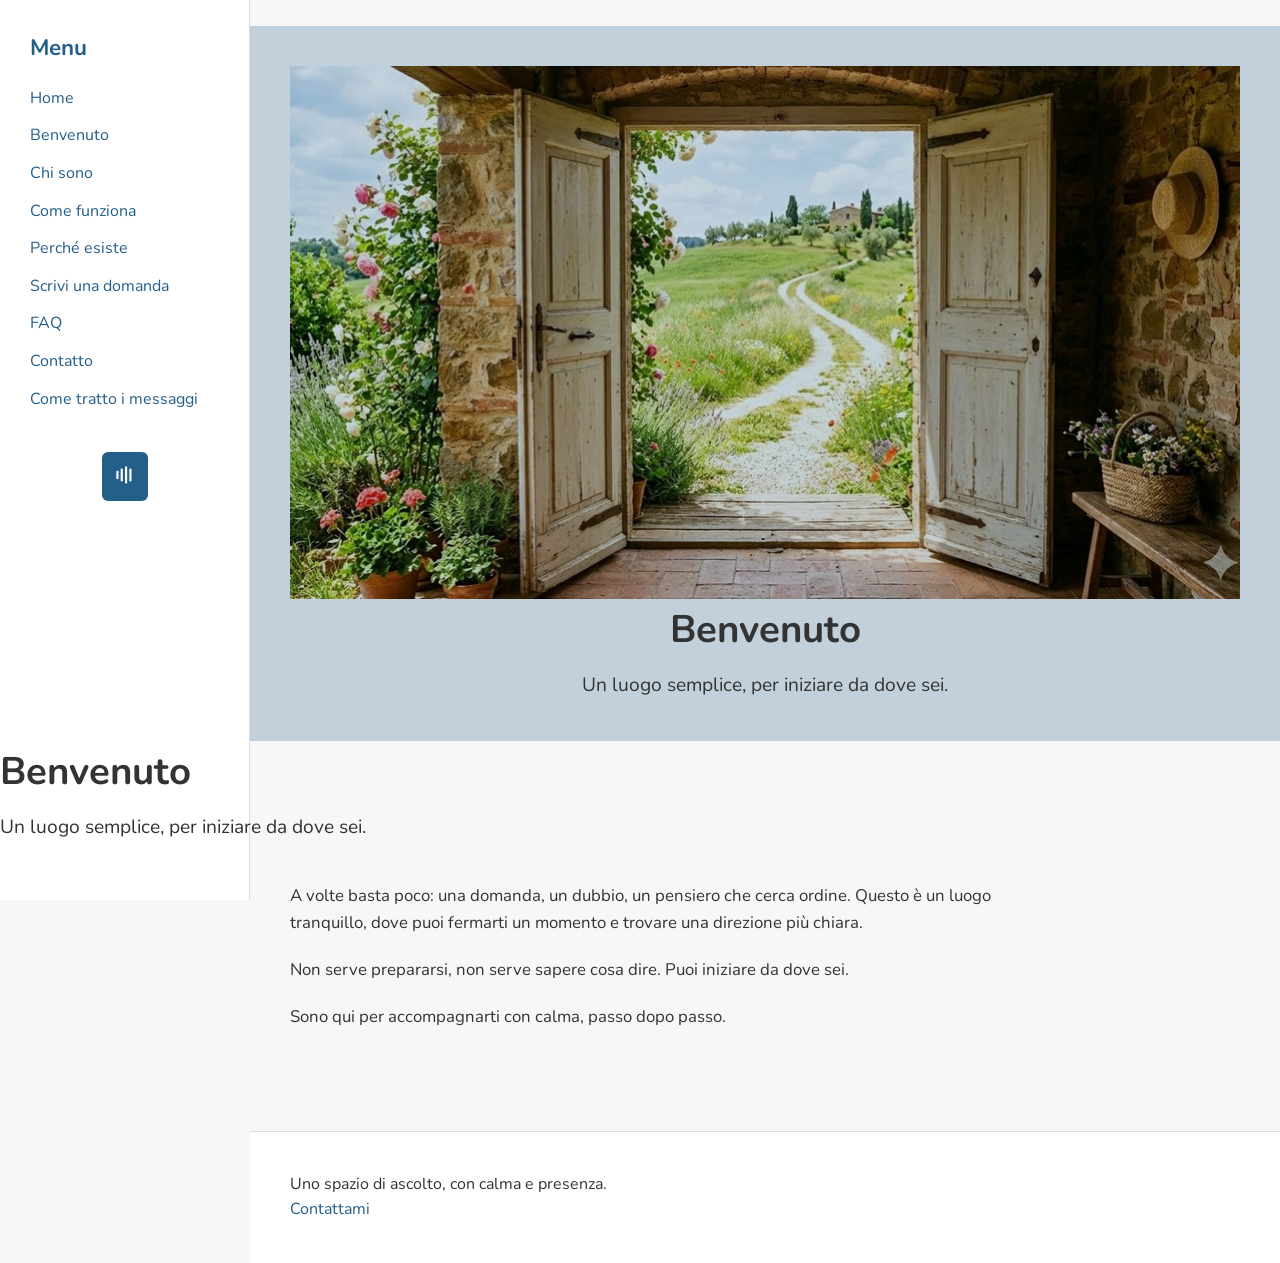
==== benvenuto.html @ a317cc42 "Update benvenuto.html" ====
<!DOCTYPE html>
<html lang="it">
<head>
    <meta charset="UTF-8">
    <meta name="viewport" content="width=device-width, initial-scale=1.0">
    <title>Benvenuto – Uno spazio di ascolto</title>
    <link rel="stylesheet" href="style-v2.css">ss">
</head>

<body>

    <!-- SIDEBAR -->
    <div class="sidebar">
        <h2>Menu</h2>
        <a href="index.html">Home</a>
        <a href="benvenuto.html">Benvenuto</a>
        <a href="chi-sono.html">Chi sono</a>
        <a href="come-funziona.html">Come funziona</a>
        <a href="perche-esiste.html">Perché esiste</a>
        <a href="scrivi.html">Scrivi una domanda</a>
        <a href="faq.html">FAQ</a>
        <a href="contatto.html">Contatto</a>

        <!-- Pulsante audio con icona -->
        <div class="sidebar-audio">
            <button id="play-audio" class="audio-icon">
                <svg viewBox="0 0 24 24" width="26" height="26" fill="none" stroke="#ffffff" stroke-width="2" stroke-linecap="round" stroke-linejoin="round">
                    <path d="M5 9v6"></path>
                    <path d="M9 7v10"></path>
                    <path d="M13 5v14"></path>
                    <path d="M17 7v10"></path>
                </svg>
            </button>

            <audio id="audio-player" src="audio/musica.mp3"></audio>
        </div>
    </div>

    <!-- HERO -->
  <div class="hero">
    <img src="immagini/hero-benvenuto.jpg" alt="Benvenuto">
    <div class="hero-content">
        <h1>Benvenuto</h1>
        <p>Un luogo semplice, per iniziare da dove sei.</p>
    </div>
</div>
        <div class="hero-content">
            <h1>Benvenuto</h1>
            <p>Un luogo semplice, per iniziare da dove sei.</p>
        </div>
    </div>

    <!-- CONTENUTO -->
    <section class="pagina-testo">

        <p>
            A volte basta poco: una domanda, un dubbio, un pensiero che cerca ordine.
            Questo è un luogo tranquillo, dove puoi fermarti un momento e trovare una direzione più chiara.
        </p>

        <p>
            Non serve prepararsi, non serve sapere cosa dire.
            Puoi iniziare da dove sei.
        </p>

        <p>
            Sono qui per accompagnarti con calma, passo dopo passo.
        </p>

    </section>

    <!-- FOOTER -->
    <footer class="footer">
        <p>Uno spazio di ascolto, con calma e presenza.</p>
        <p><a href="contatto.html">Contattami</a></p>
    </footer>

    <!-- SCRIPT AUDIO -->
    <script>
    document.getElementById("play-audio").addEventListener("click", function() {
        const audio = document.getElementById("audio-player");
        audio.play();
    });
    </script>

</body>
</html>
<div class="sidebar">
    <h2>Menu</h2>
    <a href="index.html">Home</a>
    <a href="benvenuto.html">Benvenuto</a>
    <a href="chi-sono.html">Chi sono</a>
    <a href="come-funziona.html">Come funziona</a>
    <a href="perche-esiste.html">Perché esiste</a>
    <a href="scrivi.html">Scrivi una domanda</a>
    <a href="faq.html">FAQ</a>
    <a href="contatto.html">Contatto</a>
    <a href="come-tratto-i-messaggi.html">Come tratto i messaggi</a>

    <div class="sidebar-audio">
        <button id="play-audio" class="audio-icon">
            <svg viewBox="0 0 24 24" width="26" height="26" fill="none" stroke="#ffffff" stroke-width="2" stroke-linecap="round" stroke-linejoin="round">
                <path d="M5 9v6"></path>
                <path d="M9 7v10"></path>
                <path d="M13 5v14"></path>
                <path d="M17 7v10"></path>
            </svg>
        </button>
        <audio id="audio-player" src="audio/musica.mp3"></audio>
    </div>

</div>
---- style-v2.css ----
/* ------------------------------
   FONT
------------------------------ */

@import url('https://fonts.googleapis.com/css2?family=Nunito:wght@300;400;600&display=swap');

/* ------------------------------
   RESET DI BASE
------------------------------ */

* {
    margin: 0;
    padding: 0;
    box-sizing: border-box;
}

/* ------------------------------
   STRUTTURA GENERALE
------------------------------ */

body {
    font-family: "Nunito", sans-serif;
    line-height: 1.6;
    color: #333;
    background-color: #f7f7f7;
}

/* ------------------------------
   SIDEBAR
------------------------------ */

.sidebar {
    width: 250px;
    background-color: #ffffff;
    padding: 30px;
    position: fixed;
    top: 0;
    left: 0;
    height: 100%;
    border-right: 1px solid #ddd;
}

.sidebar h2 {
    font-size: 1.4rem;
    margin-bottom: 20px;
    color: #245f89;
}

.sidebar a {
    display: block;
    margin-bottom: 12px;
    color: #245f89;
    text-decoration: none;
    font-size: 1rem;
    transition: opacity 0.2s ease;
}

.sidebar a:hover {
    opacity: 0.7;
}

/* ------------------------------
   PULSANTE AUDIO
------------------------------ */

.sidebar-audio {
    margin-top: 40px;
    text-align: center;
}

.audio-icon {
    background-color: #245f89;
    border: none;
    padding: 10px;
    border-radius: 6px;
    cursor: pointer;
    transition: background-color 0.2s ease;
}

.audio-icon:hover {
    background-color: #1a4a6b;
}

#audio-player {
    display: none;
}

/* ------------------------------
   HERO
------------------------------ */

.hero {
    margin-left: 250px;
    display: flex;
    flex-direction: column;
    align-items: center;
    text-align: center;
    padding: 40px;
    position: relative;
}

.hero img {
    width: 100%;
    height: auto;
    display: block;
}

/* Overlay */
.hero::after {
    content: "";
    position: absolute;
    top: 0;
    left: 0;
    width: 100%;
    height: 100%;
    background: rgba(36, 95, 137, 0.25);
    mix-blend-mode: multiply;
    pointer-events: none;
}

.hero-content {
    position: relative;
    z-index: 2;
}

.hero-content h1 {
    font-size: 2.4rem;
    margin-bottom: 10px;
}

.hero-content p {
    font-size: 1.2rem;
}

/* ------------------------------
   ANIMAZIONI
------------------------------ */

@keyframes fadeUp {
    from { opacity: 0; transform: translateY(10px); }
    to   { opacity: 1; transform: translateY(0); }
}

.hero-content h1,
.hero-content p {
    animation: fadeUp 0.8s ease-out;
}

/* ------------------------------
   CONTENUTO PAGINA
------------------------------ */

.pagina-testo {
    margin-left: 250px;
    padding: 40px;
    max-width: 800px;
}

.pagina-testo h2 {
    font-size: 1.8rem;
    margin-bottom: 20px;
    color: #245f89;
    animation: fadeUp 0.8s ease-out;
}

/* Spazio sopra il primo titolo */
.pagina-testo h2:first-of-type {
    margin-top: 45px;
}

.pagina-testo h3 {
    font-size: 1.3rem;
    margin-top: 30px;
    margin-bottom: 10px;
    color: #245f89;
    animation: fadeUp 0.8s ease-out;
}

.pagina-testo p {
    margin-bottom: 20px;
    font-size: 1.05rem;
}

/* ------------------------------
   FOOTER
------------------------------ */

.footer {
    margin-left: 250px;
    padding: 40px;
    background-color: #ffffff;
    border-top: 1px solid #ddd;
    margin-top: 40px;
}

.footer a {
    color: #245f89;
    text-decoration: none;
}

/* ------------------------------
   VERSIONE MOBILE (FINALE, PULITA)
------------------------------ */

@media (max-width: 768px) {

    /* Sidebar */
    .sidebar {
        position: relative;
        width: 100%;
        height: auto;
        border-right: none;
        border-bottom: 1px solid #ddd;
        padding: 20px;
        text-align: center;
    }

    .sidebar a {
        display: inline-block;
        margin: 8px 10px;
        font-size: 0.95rem;
    }

    /* HERO */
    .hero {
        margin-left: 0;
        padding: 20px;
        margin-bottom: 35px;
    }

    .hero-content h1 {
        font-size: 1.8rem;
    }

    .hero-content p {
        font-size: 1rem;
    }

    /* Contenuto */
    .pagina-testo {
        margin-left: 0;
        padding: 20px;
        max-width: 100%;
    }

    .pagina-testo h2 {
        margin-bottom: 28px;
    }

    .pagina-testo p {
        margin-bottom: 24px;
        line-height: 1.7;
    }

    /* Footer */
    .footer {
        margin-left: 0;
        padding: 25px;
    }
}

/* ------------------------------
   DARK MODE
------------------------------ */

@media (prefers-color-scheme: dark) {

    body {
        background-color: #1e1e1e;
        color: #e6e6e6;
    }

    .sidebar {
        background-color: #2a2a2a;
        border-bottom: 1px solid #444;
    }

    .sidebar a {
        color: #8bb7d6;
    }

    .footer {
        background-color: #2a2a2a;
        border-top: 1px solid #444;
    }
}
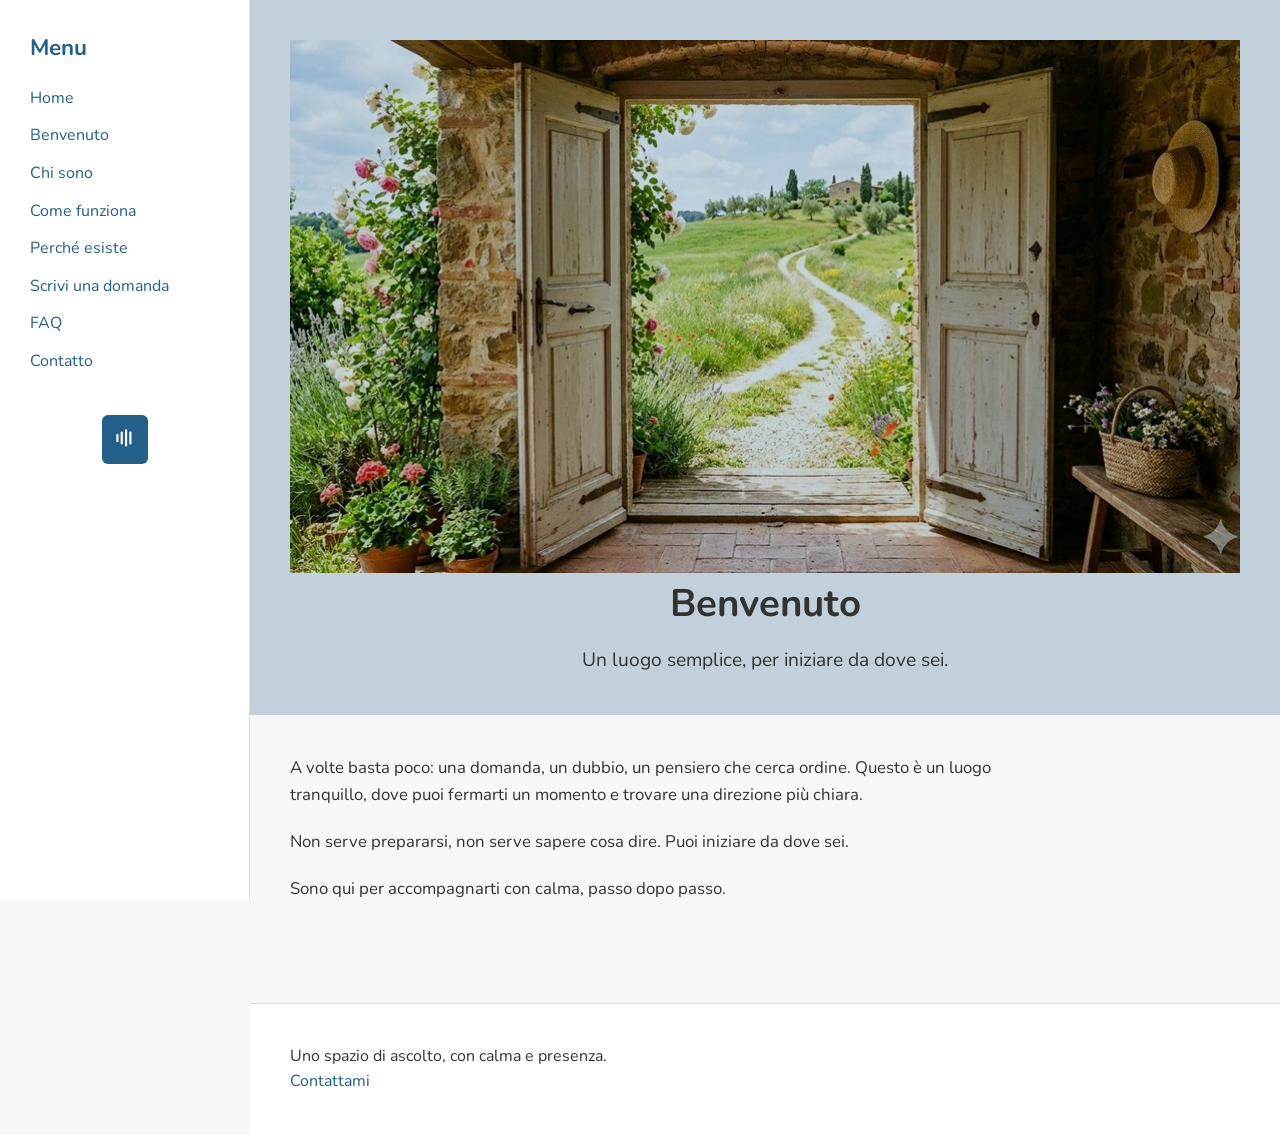
==== commit a46ae10c: "Update benvenuto.html" ====
--- a/benvenuto.html
+++ b/benvenuto.html
@@ -4,7 +4,7 @@
     <meta charset="UTF-8">
     <meta name="viewport" content="width=device-width, initial-scale=1.0">
     <title>Benvenuto – Uno spazio di ascolto</title>
-    <link rel="stylesheet" href="style-v2.css">ss">
+    <link rel="stylesheet" href="style-v2.css">
 </head>
 
 <body>
@@ -21,7 +21,6 @@
         <a href="faq.html">FAQ</a>
         <a href="contatto.html">Contatto</a>
 
-        <!-- Pulsante audio con icona -->
         <div class="sidebar-audio">
             <button id="play-audio" class="audio-icon">
                 <svg viewBox="0 0 24 24" width="26" height="26" fill="none" stroke="#ffffff" stroke-width="2" stroke-linecap="round" stroke-linejoin="round">
@@ -31,19 +30,13 @@
                     <path d="M17 7v10"></path>
                 </svg>
             </button>
-
             <audio id="audio-player" src="audio/musica.mp3"></audio>
         </div>
     </div>
 
     <!-- HERO -->
-  <div class="hero">
-    <img src="immagini/hero-benvenuto.jpg" alt="Benvenuto">
-    <div class="hero-content">
-        <h1>Benvenuto</h1>
-        <p>Un luogo semplice, per iniziare da dove sei.</p>
-    </div>
-</div>
+    <div class="hero">
+        <img src="immagini/hero-benvenuto.jpg" alt="Benvenuto">
         <div class="hero-content">
             <h1>Benvenuto</h1>
             <p>Un luogo semplice, per iniziare da dove sei.</p>
@@ -85,30 +78,3 @@
 
 </body>
 </html>
-<div class="sidebar">
-    <h2>Menu</h2>
-    <a href="index.html">Home</a>
-    <a href="benvenuto.html">Benvenuto</a>
-    <a href="chi-sono.html">Chi sono</a>
-    <a href="come-funziona.html">Come funziona</a>
-    <a href="perche-esiste.html">Perché esiste</a>
-    <a href="scrivi.html">Scrivi una domanda</a>
-    <a href="faq.html">FAQ</a>
-    <a href="contatto.html">Contatto</a>
-    <a href="come-tratto-i-messaggi.html">Come tratto i messaggi</a>
-
-    <div class="sidebar-audio">
-        <button id="play-audio" class="audio-icon">
-            <svg viewBox="0 0 24 24" width="26" height="26" fill="none" stroke="#ffffff" stroke-width="2" stroke-linecap="round" stroke-linejoin="round">
-                <path d="M5 9v6"></path>
-                <path d="M9 7v10"></path>
-                <path d="M13 5v14"></path>
-                <path d="M17 7v10"></path>
-            </svg>
-        </button>
-        <audio id="audio-player" src="audio/musica.mp3"></audio>
-    </div>
-
-</div>
-
-
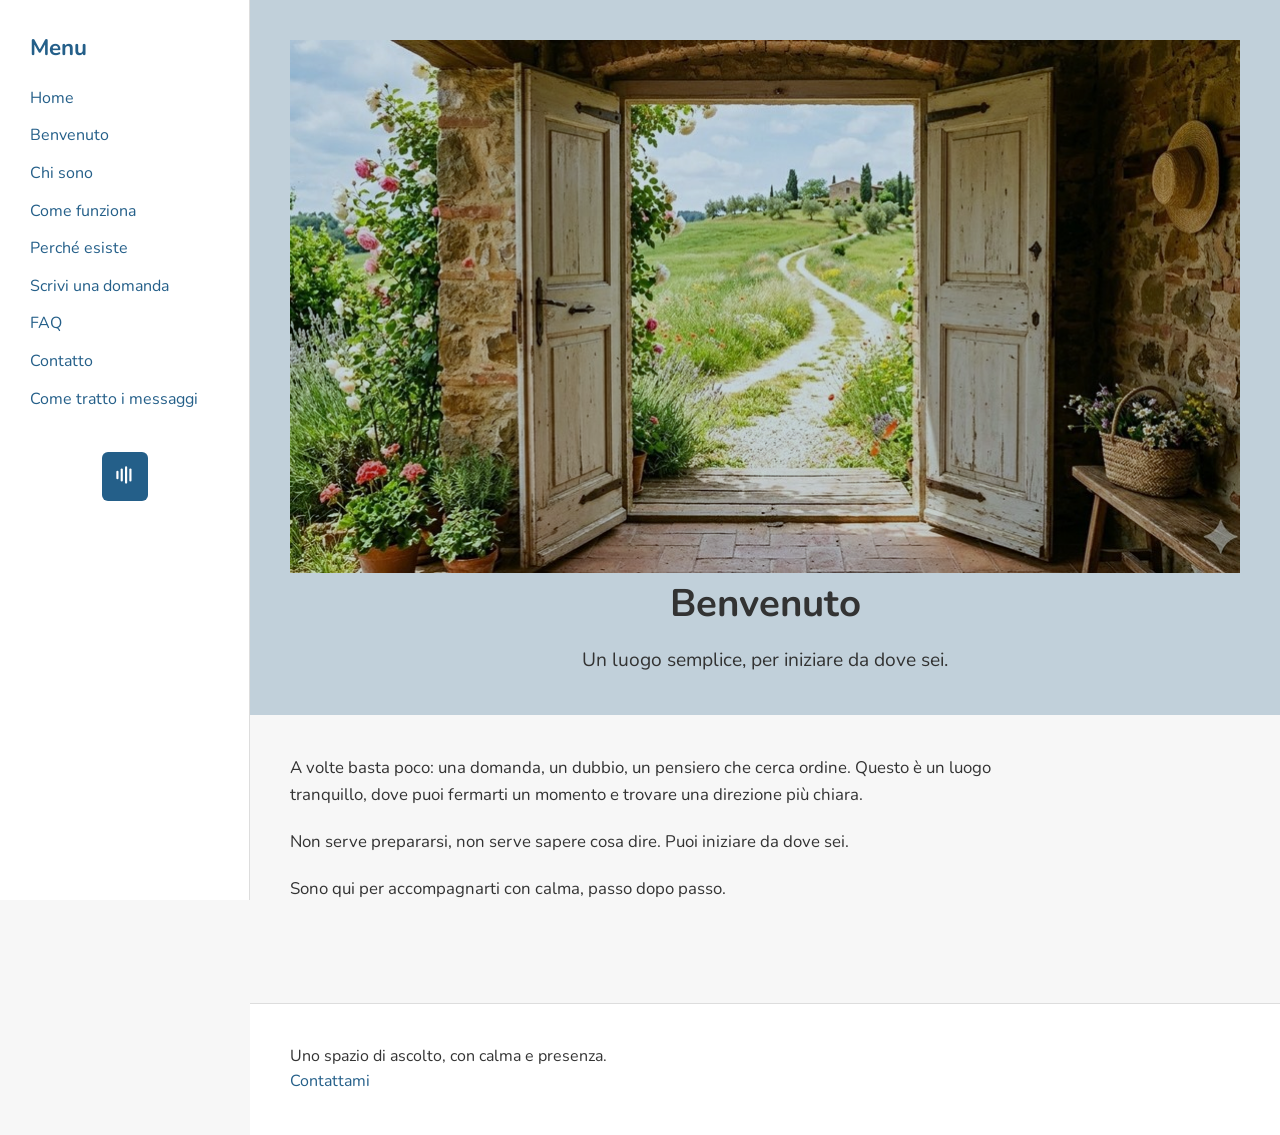
==== commit 189a9fcc: "Update benvenuto.html" ====
--- a/benvenuto.html
+++ b/benvenuto.html
@@ -10,29 +10,30 @@
 <body>
 
     <!-- SIDEBAR -->
-    <div class="sidebar">
-        <h2>Menu</h2>
-        <a href="index.html">Home</a>
-        <a href="benvenuto.html">Benvenuto</a>
-        <a href="chi-sono.html">Chi sono</a>
-        <a href="come-funziona.html">Come funziona</a>
-        <a href="perche-esiste.html">Perché esiste</a>
-        <a href="scrivi.html">Scrivi una domanda</a>
-        <a href="faq.html">FAQ</a>
-        <a href="contatto.html">Contatto</a>
+   <div class="sidebar">
+    <h2>Menu</h2>
+    <a href="index.html">Home</a>
+    <a href="benvenuto.html">Benvenuto</a>
+    <a href="chi-sono.html">Chi sono</a>
+    <a href="come-funziona.html">Come funziona</a>
+    <a href="perche-esiste.html">Perché esiste</a>
+    <a href="scrivi.html">Scrivi una domanda</a>
+    <a href="faq.html">FAQ</a>
+    <a href="contatto.html">Contatto</a>
+    <a href="come-tratto-i-messaggi.html">Come tratto i messaggi</a>
 
-        <div class="sidebar-audio">
-            <button id="play-audio" class="audio-icon">
-                <svg viewBox="0 0 24 24" width="26" height="26" fill="none" stroke="#ffffff" stroke-width="2" stroke-linecap="round" stroke-linejoin="round">
-                    <path d="M5 9v6"></path>
-                    <path d="M9 7v10"></path>
-                    <path d="M13 5v14"></path>
-                    <path d="M17 7v10"></path>
-                </svg>
-            </button>
-            <audio id="audio-player" src="audio/musica.mp3"></audio>
-        </div>
+    <div class="sidebar-audio">
+        <button id="play-audio" class="audio-icon">
+            <svg viewBox="0 0 24 24" width="26" height="26" fill="none" stroke="#ffffff" stroke-width="2" stroke-linecap="round" stroke-linejoin="round">
+                <path d="M5 9v6"></path>
+                <path d="M9 7v10"></path>
+                <path d="M13 5v14"></path>
+                <path d="M17 7v10"></path>
+            </svg>
+        </button>
+        <audio id="audio-player" src="audio/musica.mp3"></audio>
     </div>
+</div>
 
     <!-- HERO -->
     <div class="hero">
@@ -78,3 +79,4 @@
 
 </body>
 </html>
+
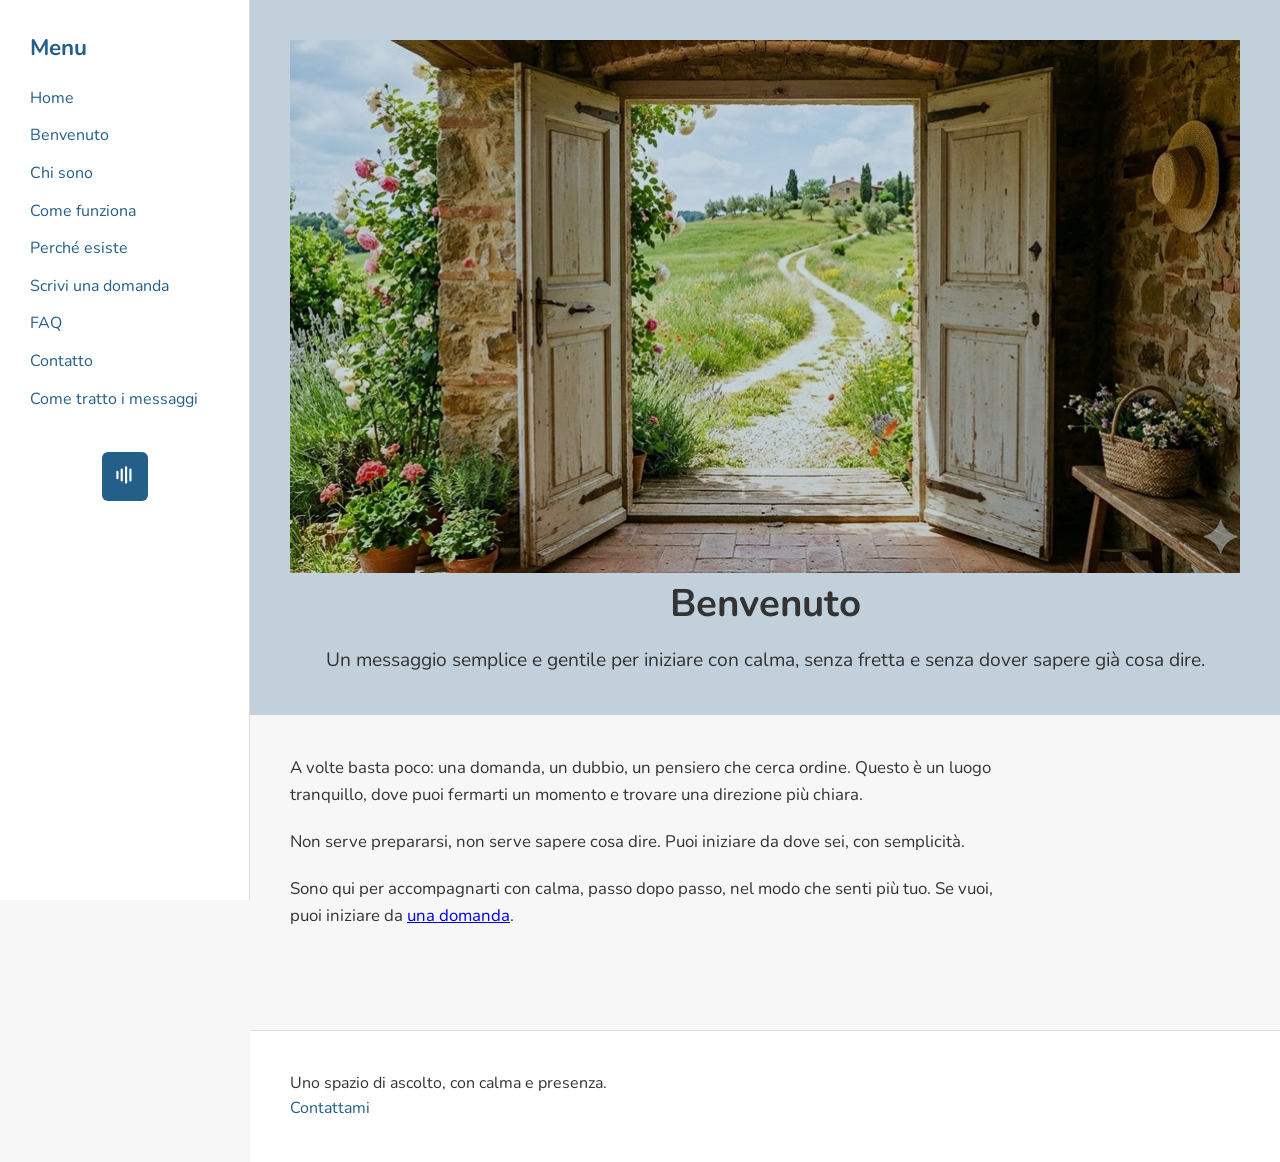
==== commit d3568369: "Update benvenuto.html" ====
--- a/benvenuto.html
+++ b/benvenuto.html
@@ -2,45 +2,62 @@
 <html lang="it">
 <head>
     <meta charset="UTF-8">
-    <meta name="viewport" content="width=device-width, initial-scale=1.0">
-    <title>Benvenuto – Uno spazio di ascolto</title>
+    <meta name="viewport" content="width=device-width, initial-scale=1">
+
+    <title>Benvenuto – Un primo passo con calma</title>
+    <meta name="description" content="Un messaggio di benvenuto semplice e gentile, per entrare con calma in uno spazio dove puoi parlare liberamente e sentirti accolto senza giudizio.">
+
+    <meta name="theme-color" content="#245f89">
+
+    <meta property="og:title" content="Benvenuto – Un primo passo con calma">
+    <meta property="og:description" content="Un messaggio di benvenuto semplice e gentile, per entrare con calma in uno spazio accogliente.">
+    <meta property="og:type" content="website">
+    <meta property="og:url" content="https://pietro612.github.io/benvenuto.html">
+    <meta property="og:image" content="https://pietro612.github.io/immagini/hero-benvenuto.jpg">
+
+    <meta name="twitter:card" content="summary_large_image">
+    <meta name="twitter:title" content="Benvenuto – Un primo passo con calma">
+    <meta name="twitter:description" content="Un messaggio di benvenuto semplice e gentile, per entrare con calma in uno spazio accogliente.">
+    <meta name="twitter:image" content="https://pietro612.github.io/immagini/hero-benvenuto.jpg">
+
+    <link rel="icon" href="favicon.svg" type="image/svg+xml">
     <link rel="stylesheet" href="style-v2.css">
 </head>
 
 <body>
 
     <!-- SIDEBAR -->
-   <div class="sidebar">
-    <h2>Menu</h2>
-    <a href="index.html">Home</a>
-    <a href="benvenuto.html">Benvenuto</a>
-    <a href="chi-sono.html">Chi sono</a>
-    <a href="come-funziona.html">Come funziona</a>
-    <a href="perche-esiste.html">Perché esiste</a>
-    <a href="scrivi.html">Scrivi una domanda</a>
-    <a href="faq.html">FAQ</a>
-    <a href="contatto.html">Contatto</a>
-    <a href="come-tratto-i-messaggi.html">Come tratto i messaggi</a>
+    <div class="sidebar">
+        <h2>Menu</h2>
+        <a href="index.html">Home</a>
+        <a href="benvenuto.html">Benvenuto</a>
+        <a href="chi-sono.html">Chi sono</a>
+        <a href="come-funziona.html">Come funziona</a>
+        <a href="perche-esiste.html">Perché esiste</a>
+        <a href="scrivi.html">Scrivi una domanda</a>
+        <a href="faq.html">FAQ</a>
+        <a href="contatto.html">Contatto</a>
+        <a href="come-tratto-i-messaggi.html">Come tratto i messaggi</a>
 
-    <div class="sidebar-audio">
-        <button id="play-audio" class="audio-icon">
-            <svg viewBox="0 0 24 24" width="26" height="26" fill="none" stroke="#ffffff" stroke-width="2" stroke-linecap="round" stroke-linejoin="round">
-                <path d="M5 9v6"></path>
-                <path d="M9 7v10"></path>
-                <path d="M13 5v14"></path>
-                <path d="M17 7v10"></path>
-            </svg>
-        </button>
-        <audio id="audio-player" src="audio/musica.mp3"></audio>
+        <div class="sidebar-audio">
+            <button id="play-audio" class="audio-icon">
+                <svg viewBox="0 0 24 24" width="26" height="26" fill="none" stroke="#ffffff" stroke-width="2" stroke-linecap="round" stroke-linejoin="round">
+                    <path d="M5 9v6"></path>
+                    <path d="M9 7v10"></path>
+                    <path d="M13 5v14"></path>
+                    <path d="M17 7v10"></path>
+                </svg>
+            </button>
+            <audio id="audio-player" src="audio/musica.mp3"></audio>
+        </div>
     </div>
-</div>
 
     <!-- HERO -->
     <div class="hero">
-        <img src="immagini/hero-benvenuto.jpg" alt="Benvenuto">
+        <img src="immagini/hero-benvenuto.jpg" alt="Una stanza luminosa e accogliente, un invito a entrare con calma">
         <div class="hero-content">
             <h1>Benvenuto</h1>
-            <p>Un luogo semplice, per iniziare da dove sei.</p>
+            <p>Un messaggio semplice e gentile per iniziare con calma, senza fretta e senza dover sapere già cosa dire.</p>
         </div>
     </div>
 
@@ -54,11 +71,12 @@
 
         <p>
             Non serve prepararsi, non serve sapere cosa dire.
-            Puoi iniziare da dove sei.
+            Puoi iniziare da dove sei, con semplicità.
         </p>
 
         <p>
-            Sono qui per accompagnarti con calma, passo dopo passo.
+            Sono qui per accompagnarti con calma, passo dopo passo, nel modo che senti più tuo.
+            Se vuoi, puoi iniziare da <a href="scrivi.html">una domanda</a>.
         </p>
 
     </section>
@@ -79,4 +97,3 @@
 
 </body>
 </html>
-
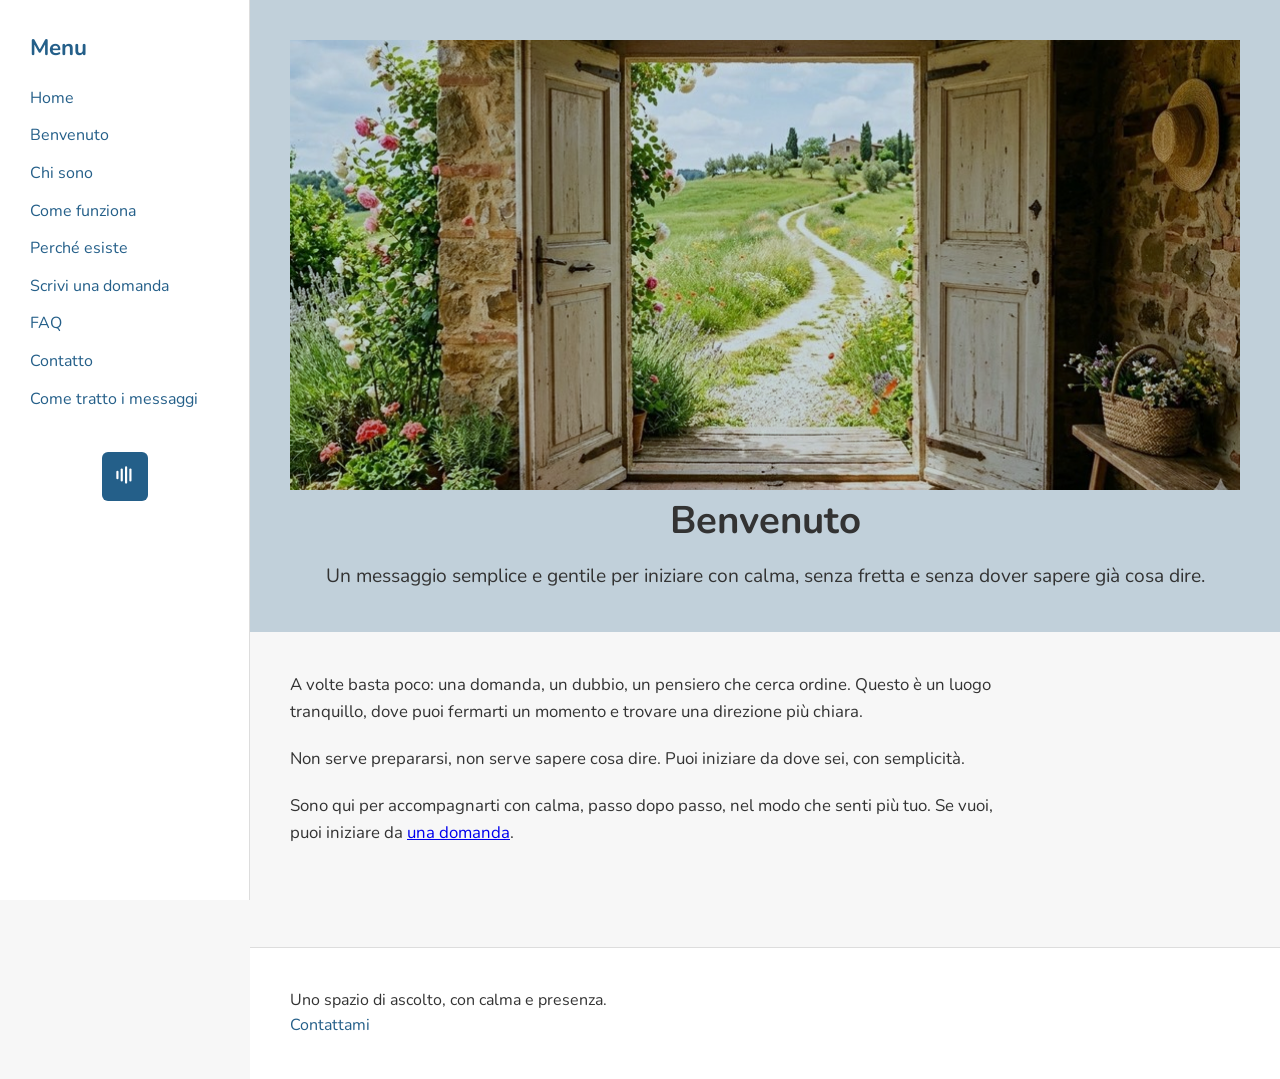
==== commit a6c9d9ed: "Update benvenuto.html" ====
--- a/benvenuto.html
+++ b/benvenuto.html
@@ -4,21 +4,21 @@
     <meta charset="UTF-8">
     <meta name="viewport" content="width=device-width, initial-scale=1">
 
-    <title>Benvenuto – Un primo passo con calma</title>
-    <meta name="description" content="Un messaggio di benvenuto semplice e gentile, per entrare con calma in uno spazio dove puoi parlare liberamente e sentirti accolto senza giudizio.">
+    <title>Benvenuto – Inizia da dove sei</title>
+    <meta name="description" content="Un messaggio semplice e gentile per iniziare con calma, senza dover sapere già cosa dire.">
 
     <meta name="theme-color" content="#245f89">
 
-    <meta property="og:title" content="Benvenuto – Un primo passo con calma">
-    <meta property="og:description" content="Un messaggio di benvenuto semplice e gentile, per entrare con calma in uno spazio accogliente.">
+    <meta property="og:title" content="Benvenuto – Inizia da dove sei">
+    <meta property="og:description" content="Un messaggio semplice e gentile per iniziare con calma, senza dover sapere già cosa dire.">
     <meta property="og:type" content="website">
-    <meta property="og:url" content="https://pietro612.github.io/benvenuto.html">
-    <meta property="og:image" content="https://pietro612.github.io/immagini/hero-benvenuto.jpg">
+    <meta property="og:url" content="https://pietro612.github.io/benvenuto">
+    <meta property="og:image" content="https://pietro612.github.io/hero-home.jpg">
 
     <meta name="twitter:card" content="summary_large_image">
-    <meta name="twitter:title" content="Benvenuto – Un primo passo con calma">
-    <meta name="twitter:description" content="Un messaggio di benvenuto semplice e gentile, per entrare con calma in uno spazio accogliente.">
-    <meta name="twitter:image" content="https://pietro612.github.io/immagini/hero-benvenuto.jpg">
+    <meta name="twitter:title" content="Benvenuto – Inizia da dove sei">
+    <meta name="twitter:description" content="Un messaggio semplice e gentile per iniziare con calma, senza dover sapere già cosa dire.">
+    <meta name="twitter:image" content="https://pietro612.github.io/hero-home.jpg">
 
     <link rel="icon" href="favicon.svg" type="image/svg+xml">
     <link rel="stylesheet" href="style-v2.css">
@@ -97,3 +97,4 @@
 
 </body>
 </html>
+
--- a/style-v2.css
+++ b/style-v2.css
@@ -98,11 +98,10 @@
     padding: 40px;
     position: relative;
 }
-
 .hero img {
-    width: 100%;
-    height: auto;
-    display: block;
+  max-height: 50vh;
+  width: 100%;
+  object-fit: cover;
 }
 
 /* Overlay */
@@ -284,3 +283,10 @@
         border-top: 1px solid #444;
     }
 }
+
+
+
+
+
+
+
